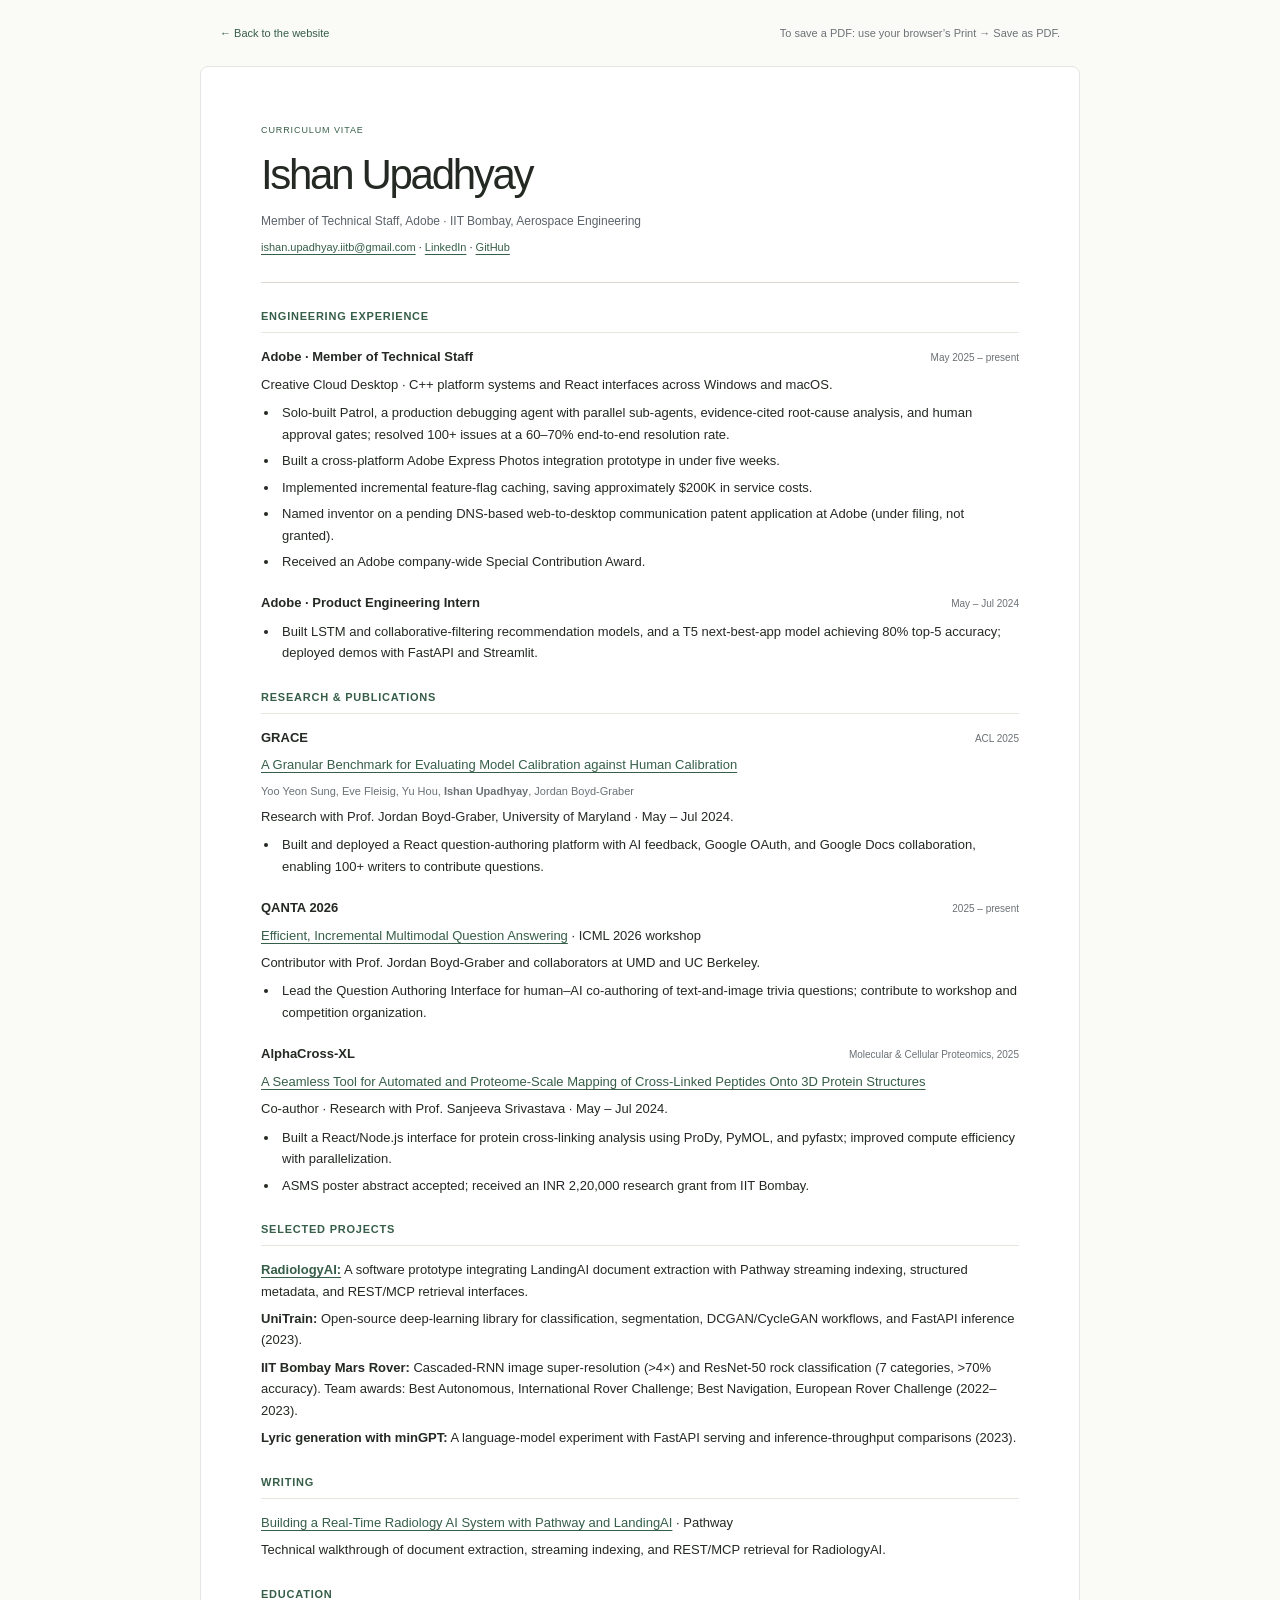
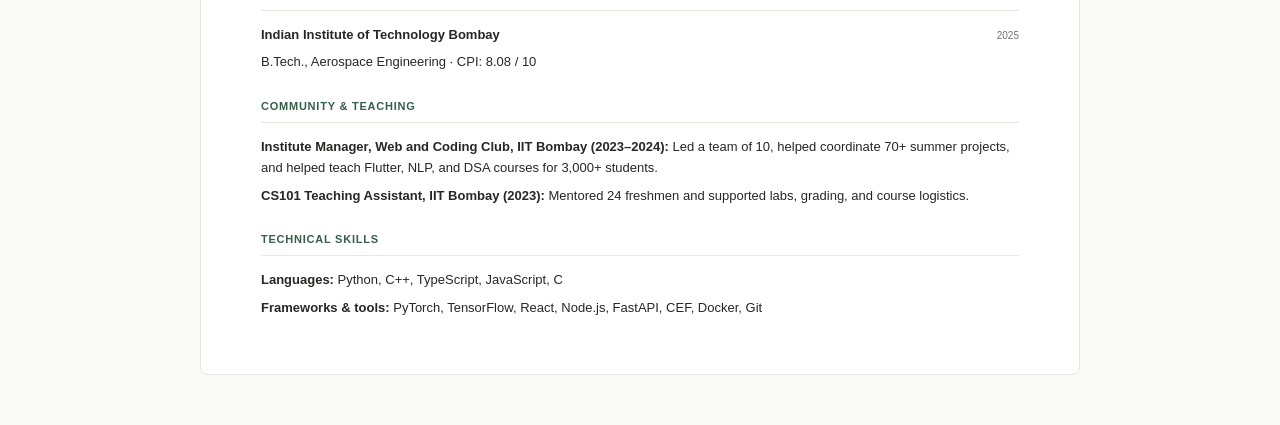
==== cv.html @ cfcd53a0 "Publish professional portfolio with personal portrait Co-authored-by: Copilot App <223556219+Copilot" ====
<!doctype html>
<html lang="en">
  <head>
    <meta charset="UTF-8">
    <meta name="viewport" content="width=device-width, initial-scale=1">
    <meta name="description" content="Ishan Upadhyay: professional experience at Adobe, selected projects, publications, writing, and education.">
    <title>Ishan Upadhyay — CV</title>
    <link rel="icon" href="./assets/favicon.svg" type="image/svg+xml">
    <link rel="stylesheet" href="./assets/cv.css">
  </head>
  <body>
    <div class="toolbar"><a href="./index.html">← Back to the website</a><span>To save a PDF: use your browser’s Print → Save as PDF.</span></div>
    <main>
      <header>
        <p class="eyebrow">CURRICULUM VITAE</p>
        <h1>Ishan Upadhyay</h1>
        <p class="subtitle">Member of Technical Staff, Adobe · IIT Bombay, Aerospace Engineering</p>
        <p class="contact"><a href="mailto:ishan.upadhyay.iitb@gmail.com">ishan.upadhyay.iitb@gmail.com</a> · <a href="https://www.linkedin.com/in/ishan-upadhyay">LinkedIn</a> · <a href="https://github.com/ishan121028">GitHub</a></p>
      </header>
      <section>
        <h2>Engineering experience</h2>
        <article><div class="row"><h3>Adobe · Member of Technical Staff</h3><span>May 2025 – present</span></div><p>Creative Cloud Desktop · C++ platform systems and React interfaces across Windows and macOS.</p><ul><li>Solo-built Patrol, a production debugging agent with parallel sub-agents, evidence-cited root-cause analysis, and human approval gates; resolved 100+ issues at a 60–70% end-to-end resolution rate.</li><li>Built a cross-platform Adobe Express Photos integration prototype in under five weeks.</li><li>Implemented incremental feature-flag caching, saving approximately $200K in service costs.</li><li>Named inventor on a pending DNS-based web-to-desktop communication patent application at Adobe (under filing, not granted).</li><li>Received an Adobe company-wide Special Contribution Award.</li></ul></article>
        <article><div class="row"><h3>Adobe · Product Engineering Intern</h3><span>May – Jul 2024</span></div><ul><li>Built LSTM and collaborative-filtering recommendation models, and a T5 next-best-app model achieving 80% top-5 accuracy; deployed demos with FastAPI and Streamlit.</li></ul></article>
      </section>
      <section>
        <h2>Research &amp; publications</h2>
        <article>
          <div class="row"><h3>GRACE</h3><span>ACL 2025</span></div>
          <p><a href="https://aclanthology.org/2025.acl-long.962/">A Granular Benchmark for Evaluating Model Calibration against Human Calibration</a></p>
          <p class="authors">Yoo Yeon Sung, Eve Fleisig, Yu Hou, <strong>Ishan Upadhyay</strong>, Jordan Boyd-Graber</p>
          <p>Research with Prof. Jordan Boyd-Graber, University of Maryland · May – Jul 2024.</p>
          <ul><li>Built and deployed a React question-authoring platform with AI feedback, Google OAuth, and Google Docs collaboration, enabling 100+ writers to contribute questions.</li></ul>
        </article>
        <article>
          <div class="row"><h3>QANTA 2026</h3><span>2025 – present</span></div>
          <p><a href="https://qanta-org.github.io/competition/2026/">Efficient, Incremental Multimodal Question Answering</a> · ICML 2026 workshop</p>
          <p>Contributor with Prof. Jordan Boyd-Graber and collaborators at UMD and UC Berkeley.</p>
          <ul><li>Lead the Question Authoring Interface for human–AI co-authoring of text-and-image trivia questions; contribute to workshop and competition organization.</li></ul>
        </article>
        <article>
          <div class="row"><h3>AlphaCross-XL</h3><span>Molecular &amp; Cellular Proteomics, 2025</span></div>
          <p><a href="https://doi.org/10.1016/j.mcpro.2025.101057">A Seamless Tool for Automated and Proteome-Scale Mapping of Cross-Linked Peptides Onto 3D Protein Structures</a></p>
          <p>Co-author · Research with Prof. Sanjeeva Srivastava · May – Jul 2024.</p>
          <ul><li>Built a React/Node.js interface for protein cross-linking analysis using ProDy, PyMOL, and pyfastx; improved compute efficiency with parallelization.</li><li>ASMS poster abstract accepted; received an INR 2,20,000 research grant from IIT Bombay.</li></ul>
        </article>
      </section>
      <section><h2>Selected projects</h2><p><strong><a href="https://github.com/ishan121028/RadiologyAI">RadiologyAI:</a></strong> A software prototype integrating LandingAI document extraction with Pathway streaming indexing, structured metadata, and REST/MCP retrieval interfaces.</p><p><strong>UniTrain:</strong> Open-source deep-learning library for classification, segmentation, DCGAN/CycleGAN workflows, and FastAPI inference (2023).</p><p><strong>IIT Bombay Mars Rover:</strong> Cascaded-RNN image super-resolution (&gt;4×) and ResNet-50 rock classification (7 categories, &gt;70% accuracy). Team awards: Best Autonomous, International Rover Challenge; Best Navigation, European Rover Challenge (2022–2023).</p><p><strong>Lyric generation with minGPT:</strong> A language-model experiment with FastAPI serving and inference-throughput comparisons (2023).</p></section>
      <section><h2>Writing</h2><p><a href="https://pathway.com/framework/blog/landing-ai">Building a Real-Time Radiology AI System with Pathway and LandingAI</a> · Pathway</p><p>Technical walkthrough of document extraction, streaming indexing, and REST/MCP retrieval for RadiologyAI.</p></section>
      <section><h2>Education</h2><div class="row"><h3>Indian Institute of Technology Bombay</h3><span>2025</span></div><p>B.Tech., Aerospace Engineering · CPI: 8.08 / 10</p></section>
      <section><h2>Community &amp; teaching</h2><p><strong>Institute Manager, Web and Coding Club, IIT Bombay (2023–2024):</strong> Led a team of 10, helped coordinate 70+ summer projects, and helped teach Flutter, NLP, and DSA courses for 3,000+ students.</p><p><strong>CS101 Teaching Assistant, IIT Bombay (2023):</strong> Mentored 24 freshmen and supported labs, grading, and course logistics.</p></section>
      <section><h2>Technical skills</h2><p><strong>Languages:</strong> Python, C++, TypeScript, JavaScript, C</p><p><strong>Frameworks &amp; tools:</strong> PyTorch, TensorFlow, React, Node.js, FastAPI, CEF, Docker, Git</p></section>
    </main>
  </body>
</html>
---- assets/cv.css ----
:root { color-scheme: light; font-family: -apple-system, BlinkMacSystemFont, "Segoe UI", Arial, sans-serif; color: #242923; background: #fafaf7; font-size: 13px; line-height: 1.65; }
* { box-sizing: border-box; }
body { margin: 0; }
a { color: #365e48; text-decoration-thickness: 1px; text-underline-offset: 3px; }
.toolbar { max-width: 880px; padding: 24px 20px; margin: auto; display: flex; justify-content: space-between; flex-wrap: wrap; gap: 12px; font-size: 11px; color: #6d7277; }
.toolbar a { text-decoration: none; }
main { max-width: 880px; margin: 0 auto 50px; background: #fff; border: 1px solid #e6e5e2; border-radius: 8px; padding: 50px 60px; }
header { padding-bottom: 20px; border-bottom: 1px solid #ddd7cf; }
.eyebrow { color: #365e48; font-size: 9px; letter-spacing: .1em; }
h1 { font-weight: 500; font-size: 42px; line-height: 1.2; margin: 12px 0; letter-spacing: -.055em; }
.subtitle { color: #5b6269; font-size: 12px; }
.contact { font-size: 11px; overflow-wrap: anywhere; }
section { margin-top: 24px; }
h2 { color: #365e48; font-size: 11px; text-transform: uppercase; letter-spacing: .07em; font-weight: 600; border-bottom: 1px solid #e9e6e0; padding-bottom: 7px; margin: 0 0 13px; }
article { margin-bottom: 20px; }
.row { display: flex; justify-content: space-between; align-items: baseline; gap: 15px; }
h3 { font-size: 13px; font-weight: 600; margin: 0; }
.row > span { font-size: 10px; color: #6b7175; text-align: right; }
p { margin: 6px 0; }
.authors { font-size: 11px; color: #6b7175; }
ul { padding-left: 18px; margin: 7px 0 0; }
li { padding-left: 3px; margin-bottom: 5px; }
strong { font-weight: 600; }
@media (max-width: 600px) {
  main { padding: 28px 24px; margin: 0 12px 24px; }
  h1 { font-size: 35px; }
  .row { display: block; }
  .row > span { display: block; text-align: left; margin-top: 3px; }
}
@page { size: A4; margin: 15mm; }
@media print {
  :root { font-size: 9px; line-height: 1.5; background: white; }
  .toolbar { display: none; }
  main { border: 0; border-radius: 0; padding: 0; margin: 0; max-width: none; }
  h1 { font-size: 30px; margin: 7px 0; }
  header { padding-bottom: 9px; }
  h2 { font-size: 9px; margin-bottom: 8px; padding-bottom: 4px; }
  h3 { font-size: 10px; }
  .row > span { font-size: 8px; }
  section { margin-top: 16px; }
  article { margin-bottom: 11px; break-inside: avoid; }
  .eyebrow { font-size: 7px; }
  .subtitle { font-size: 10px; }
  .contact, .authors { font-size: 8px; }
  a { color: inherit; text-decoration: none; }
  p { margin: 4px 0; }
  li { margin-bottom: 3px; }
  .row { display: flex; }
}
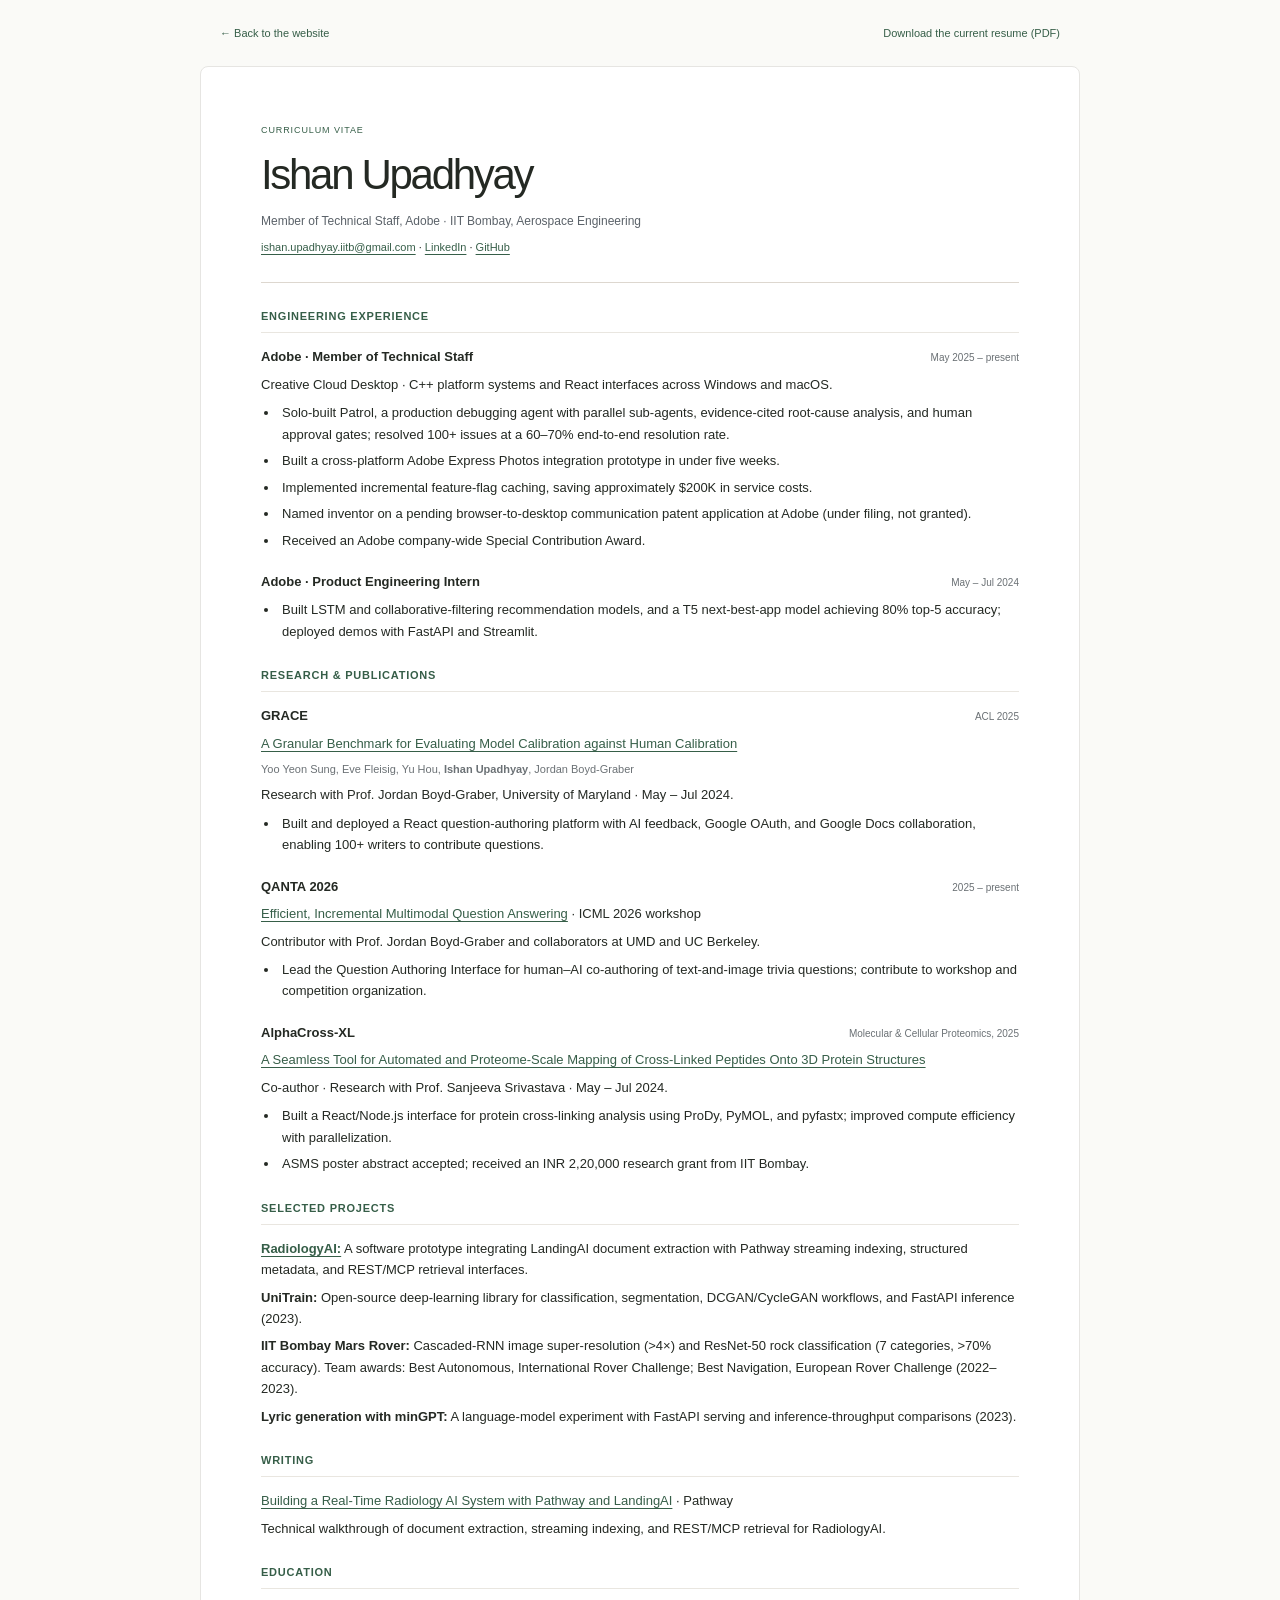
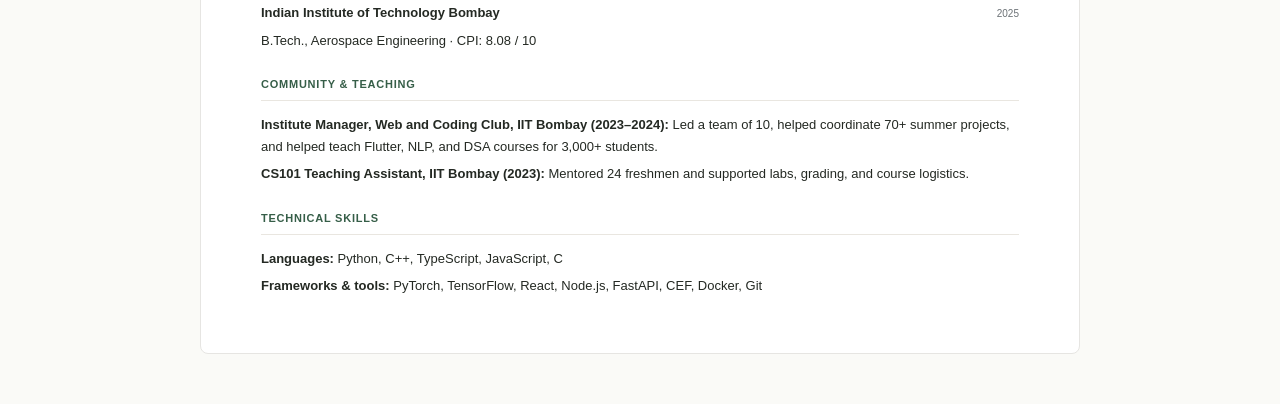
==== commit e79209a1: "Link the current public resume throughout the portfolio Co-authored-by: Copilot App <223556219+Copil" ====
--- a/cv.html
+++ b/cv.html
@@ -9,7 +9,7 @@
     <link rel="stylesheet" href="./assets/cv.css">
   </head>
   <body>
-    <div class="toolbar"><a href="./index.html">← Back to the website</a><span>To save a PDF: use your browser’s Print → Save as PDF.</span></div>
+    <div class="toolbar"><a href="./index.html">← Back to the website</a><a href="./assets/ishan-upadhyay-resume.pdf" download="Ishan_Upadhyay_Resume.pdf">Download the current resume (PDF)</a></div>
     <main>
       <header>
         <p class="eyebrow">CURRICULUM VITAE</p>
@@ -19,7 +19,7 @@
       </header>
       <section>
         <h2>Engineering experience</h2>
-        <article><div class="row"><h3>Adobe · Member of Technical Staff</h3><span>May 2025 – present</span></div><p>Creative Cloud Desktop · C++ platform systems and React interfaces across Windows and macOS.</p><ul><li>Solo-built Patrol, a production debugging agent with parallel sub-agents, evidence-cited root-cause analysis, and human approval gates; resolved 100+ issues at a 60–70% end-to-end resolution rate.</li><li>Built a cross-platform Adobe Express Photos integration prototype in under five weeks.</li><li>Implemented incremental feature-flag caching, saving approximately $200K in service costs.</li><li>Named inventor on a pending DNS-based web-to-desktop communication patent application at Adobe (under filing, not granted).</li><li>Received an Adobe company-wide Special Contribution Award.</li></ul></article>
+        <article><div class="row"><h3>Adobe · Member of Technical Staff</h3><span>May 2025 – present</span></div><p>Creative Cloud Desktop · C++ platform systems and React interfaces across Windows and macOS.</p><ul><li>Solo-built Patrol, a production debugging agent with parallel sub-agents, evidence-cited root-cause analysis, and human approval gates; resolved 100+ issues at a 60–70% end-to-end resolution rate.</li><li>Built a cross-platform Adobe Express Photos integration prototype in under five weeks.</li><li>Implemented incremental feature-flag caching, saving approximately $200K in service costs.</li><li>Named inventor on a pending browser-to-desktop communication patent application at Adobe (under filing, not granted).</li><li>Received an Adobe company-wide Special Contribution Award.</li></ul></article>
         <article><div class="row"><h3>Adobe · Product Engineering Intern</h3><span>May – Jul 2024</span></div><ul><li>Built LSTM and collaborative-filtering recommendation models, and a T5 next-best-app model achieving 80% top-5 accuracy; deployed demos with FastAPI and Streamlit.</li></ul></article>
       </section>
       <section>
